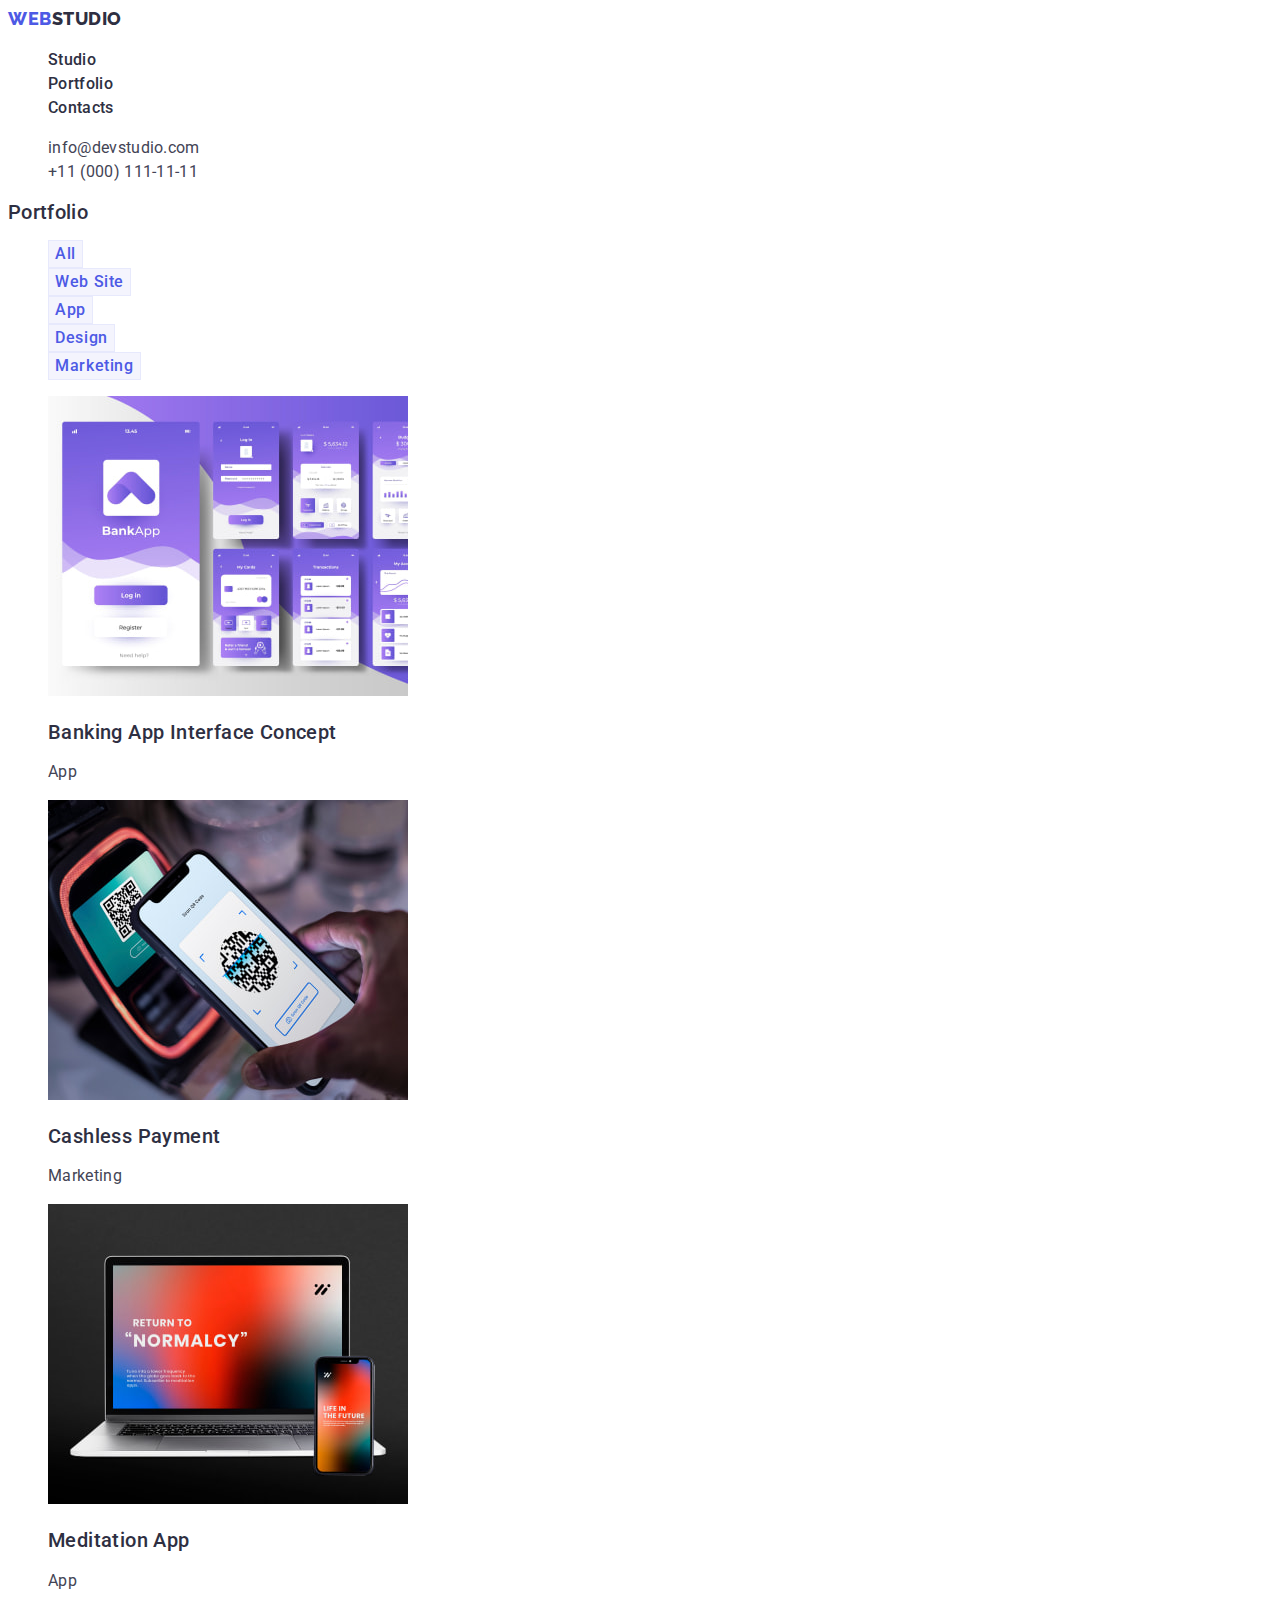
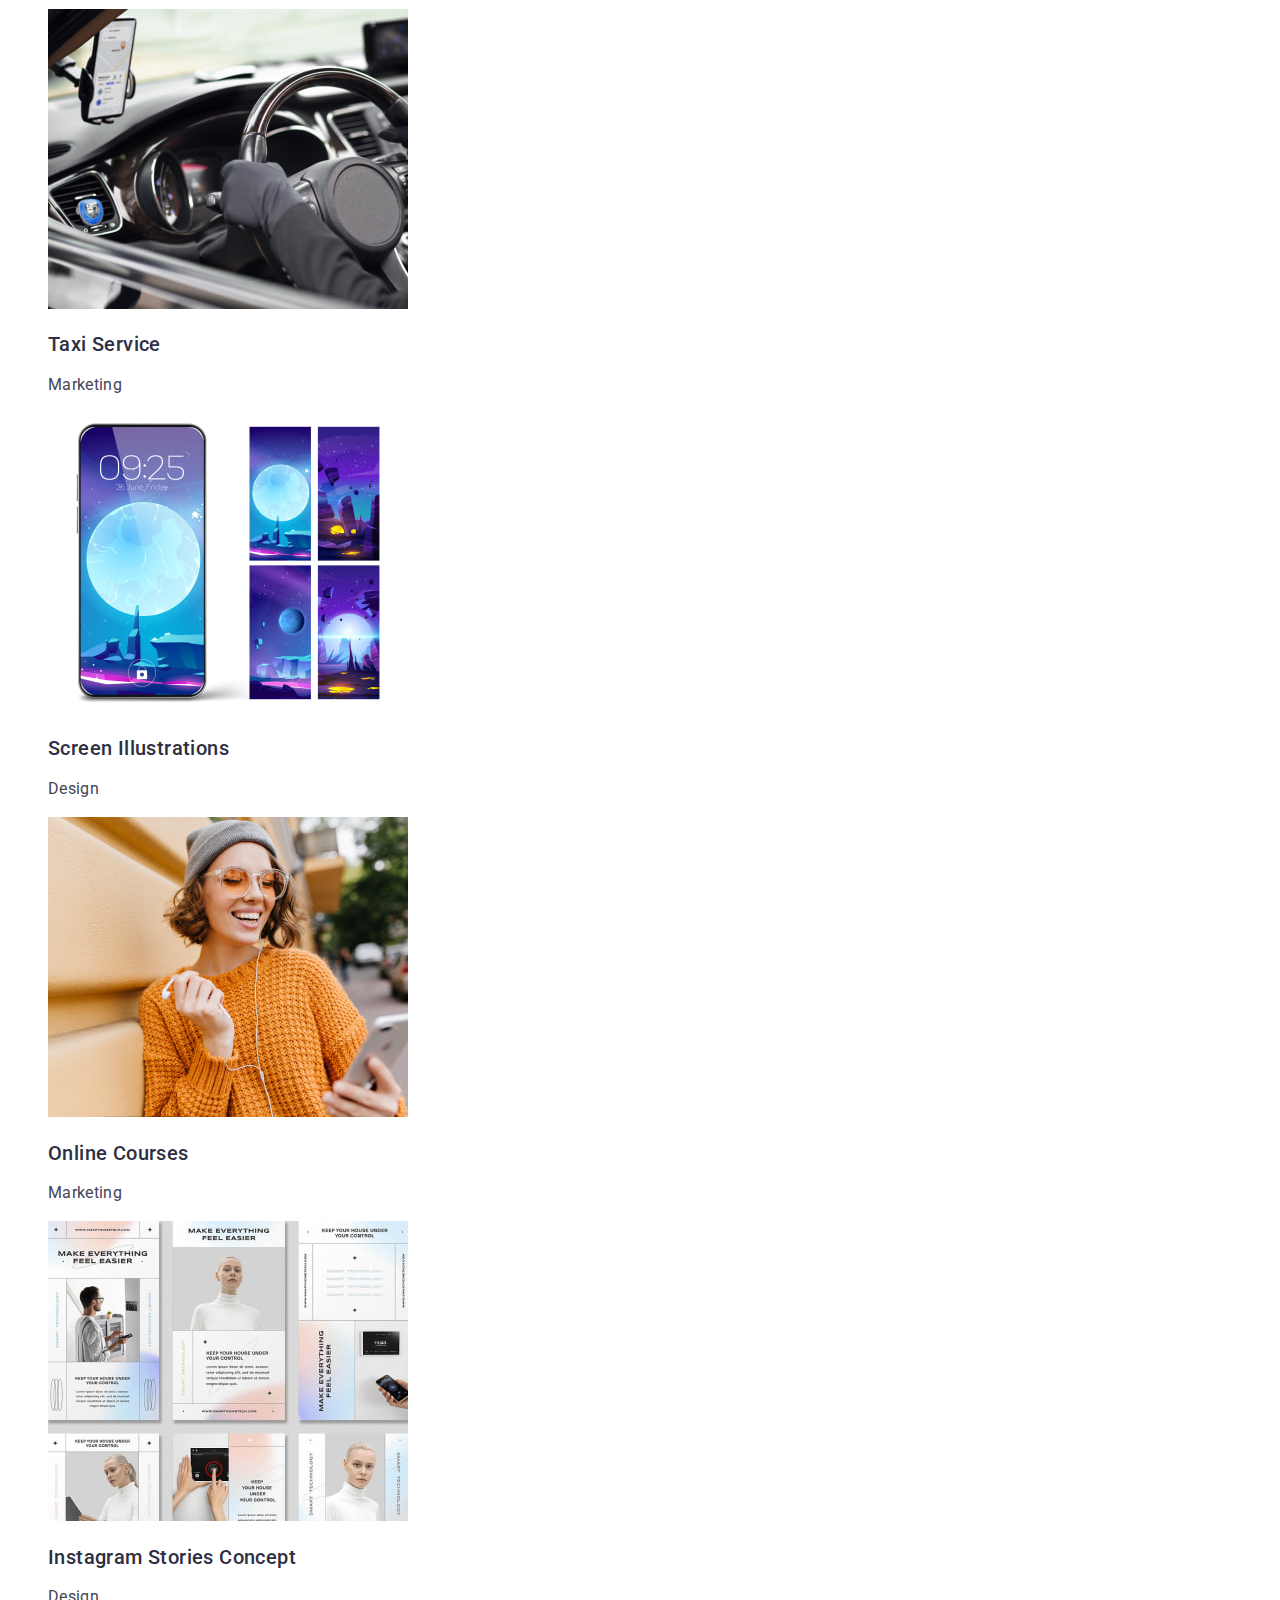
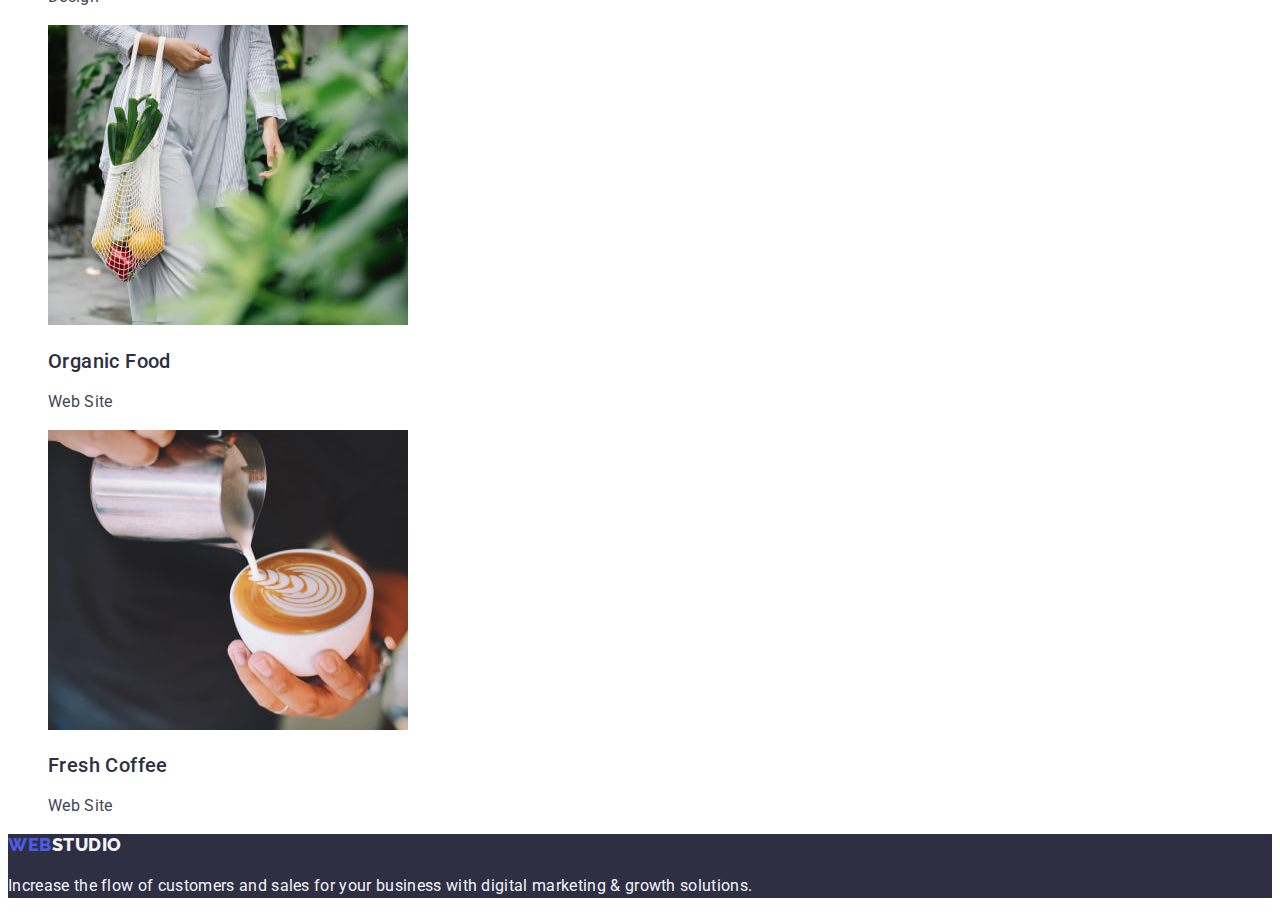
==== portfolio.html @ 16d846bc "Initial commit" ====
<!DOCTYPE html>
<html lang="en">
  <head>
    <meta charset="UTF-8" />
    <meta name="viewport" content="width=device-width, initial-scale=1.0" />
    <title>Portfolio | WebStudio</title>
    <link rel="stylesheet" href="./css/style.css" />
    <link rel="preconnect" href="https://fonts.googleapis.com" />
    <link rel="preconnect" href="https://fonts.gstatic.com" crossorigin />
    <link
      href="https://fonts.googleapis.com/css2?family=Raleway:wght@800&family=Roboto:wght@400;500;700&display=swap"
      rel="stylesheet"
    />
  </head>
  <body>
    <!-- Header -->
    <header id="header" class="header">
      <nav class="header-nav">
        <a class="header-logo logo link" href="./index.html"
          >Web<span class="logo-accent">Studio</span></a
        >
        <ul class="header-list list">
          <li class="header-list-item item">
            <a class="header-list-link link" href="./index.html">Studio</a>
          </li>
          <li class="header-list-item item">
            <a class="header-list-link link" href="./portfolio.html"
              >Portfolio</a
            >
          </li>
          <li class="header-list-item item">
            <a class="header-list-link link" href="">Contacts</a>
          </li>
        </ul>
      </nav>
      <address class="header-adress adress">
        <ul class="header-adress-list list">
          <li class="header-adress-list-item item">
            <a
              class="header-adress-list-link link"
              href="mailto:info@devstudio.com"
              >info@devstudio.com</a
            >
          </li>
          <li class="header-adress-list-item item">
            <a class="header-adress-list-link link" href="tel:+110001111111"
              >+11 (000) 111-11-11</a
            >
          </li>
        </ul>
      </address>
    </header>
    <!-- Main -->
    <main id="portfolio-page" class="page portfolio-page">
      <!-- Portfolio -->
      <section id="portfolio" class="portfolio">
        <h1 class="portfolio-title title">Portfolio</h1>
        <!-- Portfolio filter-->
        <ul id="filter" class="portfolio-filter-list list">
          <li class="portfolio-filter-item item">
            <button type="button" class="btn btn-secondary">All</button>
          </li>
          <li class="portfolio-filter-item item">
            <button type="button" class="btn btn-secondary">Web Site</button>
          </li>
          <li class="portfolio-filter-item item">
            <button type="button" class="btn btn-secondary">App</button>
          </li>
          <li class="portfolio-filter-item item">
            <button type="button" class="btn btn-secondary">Design</button>
          </li>
          <li class="portfolio-filter-item item">
            <button type="button" class="btn btn-secondary">Marketing</button>
          </li>
        </ul>
        <!-- Projects -->
        <ul id="projects" class="portfolio-projects-list list">
          <li class="portfolio-projects-item item">
            <a
              class="portfolio-projects-item-link link"
              href="#"
              target="_blank"
              rel="noreferrer noopener nofollow"
            >
              <img
                src="./images/portfolio/img-1.jpg"
                width="360"
                height="300"
                alt="Mobile views of the banking app interface"
              />
              <h2 class="portfolio-projects-item-title title">
                Banking App Interface Concept
              </h2>
              <p class="portfolio-projects-item-text text">App</p>
            </a>
          </li>
          <li class="portfolio-projects-item item">
            <a
              class="portfolio-projects-item-link link"
              href="#"
              target="_blank"
              rel="noreferrer noopener nofollow"
            >
              <img
                src="./images/portfolio/img-2.jpg"
                width="360"
                height="300"
                alt="Mobile phone which scans a QR code"
              />
              <h2 class="portfolio-projects-item-title title">
                Cashless Payment
              </h2>
              <p class="portfolio-projects-item-text text">Marketing</p>
            </a>
          </li>
          <li class="portfolio-projects-item item">
            <a
              class="portfolio-projects-item-link link"
              href="#"
              target="_blank"
              rel="noreferrer noopener nofollow"
            >
              <img
                src="./images/portfolio/img-3.jpg"
                width="360"
                height="300"
                alt="Mobile phone and laptop with a meditation app interface"
              />
              <h2 class="portfolio-projects-item-title title">
                Meditation App
              </h2>
              <p class="portfolio-projects-item-text text">App</p>
            </a>
          </li>
          <li class="portfolio-projects-item item">
            <a
              class="portfolio-projects-item-link link"
              href="#"
              target="_blank"
              rel="noreferrer noopener nofollow"
            >
              <img
                src="./images/portfolio/img-4.jpg"
                width="360"
                height="300"
                alt="Car interior with a taxi service app interface"
              />
              <h2 class="portfolio-projects-item-title title">Taxi Service</h2>
              <p class="portfolio-projects-item-text text">Marketing</p>
            </a>
          </li>
          <li class="portfolio-projects-item item">
            <a
              class="portfolio-projects-item-link link"
              href="#"
              target="_blank"
              rel="noreferrer noopener nofollow"
            >
              <img
                src="./images/portfolio/img-5.jpg"
                width="360"
                height="300"
                alt="Mobile phone with different screen illustrations"
              />
              <h2 class="portfolio-projects-item-title title">
                Screen Illustrations
              </h2>
              <p class="portfolio-projects-item-text text">Design</p>
            </a>
          </li>
          <li class="portfolio-projects-item item">
            <a
              class="portfolio-projects-item-link link"
              href="#"
              target="_blank"
              rel="noreferrer noopener nofollow"
            >
              <img
                src="./images/portfolio/img-6.jpg"
                width="360"
                height="300"
                alt="A girl in orange sweater with a phone in her hands"
              />
              <h2 class="portfolio-projects-item-title title">
                Online Courses
              </h2>
              <p class="portfolio-projects-item-text text">Marketing</p>
            </a>
          </li>
          <li class="portfolio-projects-item item">
            <a
              class="portfolio-projects-item-link link"
              href="#"
              target="_blank"
              rel="noreferrer noopener nofollow"
            >
              <img
                src="./images/portfolio/img-7.jpg"
                width="360"
                height="300"
                alt="Instagramm stories with different layouts"
              />
              <h2 class="portfolio-projects-item-title title">
                Instagram Stories Concept
              </h2>
              <p class="portfolio-projects-item-text text">Design</p>
            </a>
          </li>
          <li class="portfolio-projects-item item">
            <a
              class="portfolio-projects-item-link link"
              href="#"
              target="_blank"
              rel="noreferrer noopener nofollow"
            >
              <img
                src="./images/portfolio/img-8.jpg"
                width="360"
                height="300"
                alt="A girl with organic food in net bag"
              />
              <h2 class="portfolio-projects-item-title title">Organic Food</h2>
              <p class="portfolio-projects-item-text text">Web Site</p>
            </a>
          </li>
          <li class="portfolio-projects-item item">
            <a
              class="portfolio-projects-item-link link"
              href="#"
              target="_blank"
              rel="noreferrer noopener nofollow"
            >
              <img
                src="./images/portfolio/img-9.jpg"
                width="360"
                height="300"
                alt="Barista with a cup of coffee"
              />
              <h2 class="portfolio-projects-item-title title">Fresh Coffee</h2>
              <p class="portfolio-projects-item-text text">Web Site</p>
            </a>
          </li>
        </ul>
      </section>
    </main>
    <!-- Footer -->
    <footer id="footer" class="footer">
      <a class="footer-logo logo link" href="./index.html"
        >Web<span class="logo-accent">Studio</span></a
      >
      <p class="footer-text text">
        Increase the flow of customers and sales for your business with digital
        marketing & growth solutions.
      </p>
    </footer>
  </body>
</html>
---- css/style.css ----
:root{
    /** Fonts **/
    --main-font: 'Roboto', sans-serif;
    --logo-font: 'Raleway', sans-serif;

    /** Colors **/
    --main-bg-color:#FFF;
    --section-dark-bg-color: #2E2F42;
    --section-light-color: #F4F4FD;

    --logo-accent-color: #4D5AE5;
    --title-dark-color: #2E2F42;
    --text-dark-color: #434455;
    --text-light-color: #FFF;
    --text-light-accent-color: #4D5AE5;
    --text-active-color: #404BBF;
    --text-secondary-light-color: #F4F4FD;

    --button-accent-bg-color: #4D5AE5;
    --button-secondary-bg-color: #F4F4FD;
    --button-secondary-active-bg-color: #404BBF;

}

/** General **/

body{
    font-family: var(--main-font);
    font-size: 16px;
    font-style: normal;
    font-weight: 400;
    line-height: 1.5;
    letter-spacing: 0.02em;
    background-color: var(--main-bg-color);
    color: var(--text-dark-color);
}

a{
    text-decoration: none;
    color: currentColor;
}

address{
    font-style: inherit;
}

button{
    color: currentColor;
    cursor: pointer;
}

.nav{

}

.list{
    list-style: none;
}

.item{

}

.link{

}

.title{
    color: var(--title-dark-color);
    font-size: 20px;
    font-weight: 500;
    line-height: 1.2;
}

.section-title{
    font-size: 36px;
    font-weight: 700;
    line-height: 1.11;
    letter-spacing: 0.02em;
    text-transform: capitalize;
    text-align: center
}

.text{

} 

.logo{
    color: var(--logo-accent-color);
    font-family: var(--logo-font);
    font-size: 18px;
    font-weight: 800;
    line-height: 1.17;
    letter-spacing: 0.03em;
    text-transform: uppercase;
}

.logo-accent{
    color: var(--title-dark-color);
}

.page {

}

/** Elements **/

.btn {
    border-color: transparent;
    color: var(--text-light-color);
    letter-spacing: 0.04em;
    font-size: inherit;
}

.btn-accent {
    background-color: var(--button-accent-bg-color);
    line-height: 1.5;
    font-family: var(--main-font);
    font-weight: 500;
}

.btn-accent:hover,
.btn-accent:focus
{
    background-color: var(--button-secondary-active-bg-color);
}

.btn-secondary {
    font-family: var(--main-font);
    line-height: 1.5;
    color: var(--text-light-accent-color);
    font-weight: 500;
    letter-spacing: 0.04em;
    background: var(--button-secondary-bg-color);
    border: 1px solid #E7E9FC;
}

.btn-secondary:hover,
.btn-secondary:focus
{
    color: var(--text-light-color);
    border-color: transparent;
    background-color: var(--button-secondary-active-bg-color);
}

/** Header **/

.header{}

.header-nav {
}
.header-logo {
}
.header-list {
}
.header-list-item {
}
.header-list-link {
    color:var(--title-dark-color);
    font-weight: 500;
}
.header-list-link:hover,
.header-list-link:focus {
    color: var(--text-active-color);
}
.header-adress {
}
.header-adress-list {
}
.header-adress-list-item {
}
.header-adress-list-link {
}
.header-adress-list-link:hover,
.header-adress-list-link:focus {
    color: var(--text-active-color);
}


/** Footer **/

.footer {
    background-color: var(--section-dark-bg-color);
}

.footer-logo .logo-accent {
    color: var(--text-secondary-light-color);
}

.footer-text {
    color: var(--text-secondary-light-color);
}


/** Main page **/

.main-page {}

.hero {
    background-color: var(--section-dark-bg-color);
}

.hero-title {
    color:var(--text-light-color);
    text-align: center;
    font-size: 56px;
    font-weight: 700;
    line-height: 1.07;
    letter-spacing: 0.02em;
}

.advantages {}

.advantages-title {
    letter-spacing: 0.02em
}

.advantages-list {}

.advantages-list-item {}

.advantages-list-title {
    letter-spacing: 0.02em
}

.advantages-list-text {}

.services {}

.services-title {
    letter-spacing: 0.02em
}

.services-list {}

.services-list-item {}

.team {
    background-color: var(--section-light-color);
}

.team-title {
    letter-spacing: 0.02em
}

.team-list {}

.team-list-item {
    background-color: #FFFFFF
}

.team-list-title {
    letter-spacing: 0.02em
}

.team-list-text {}


/** Portfolio page **/

.portfolio-page {}

.portfolio {}

.portfolio-title {}

.portfolio-filter-list {}

.portfolio-filter-item {}

.portfolio-projects-list {}

.portfolio-projects-item {}

.portfolio-projects-item-link {}

.portfolio-projects-item-title {
    letter-spacing: 0.02em
}

.portfolio-projects-item-text {}
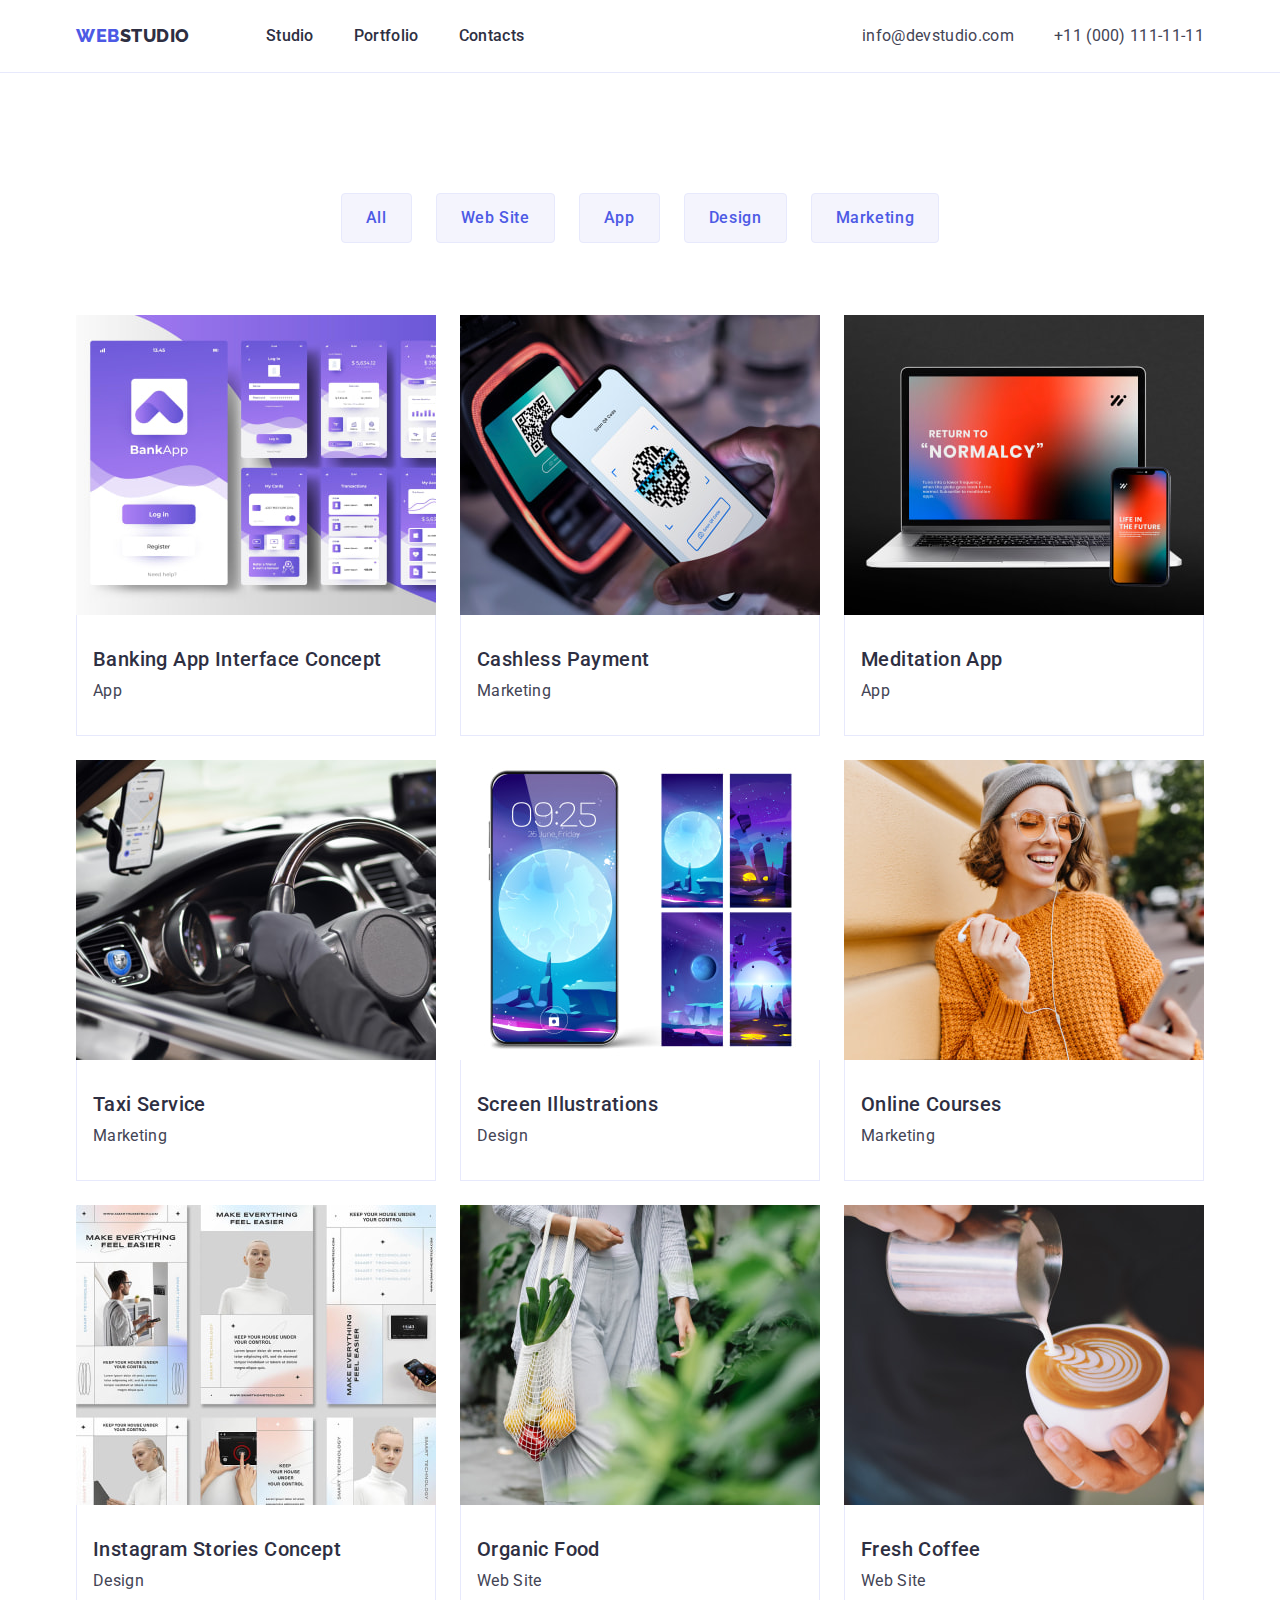
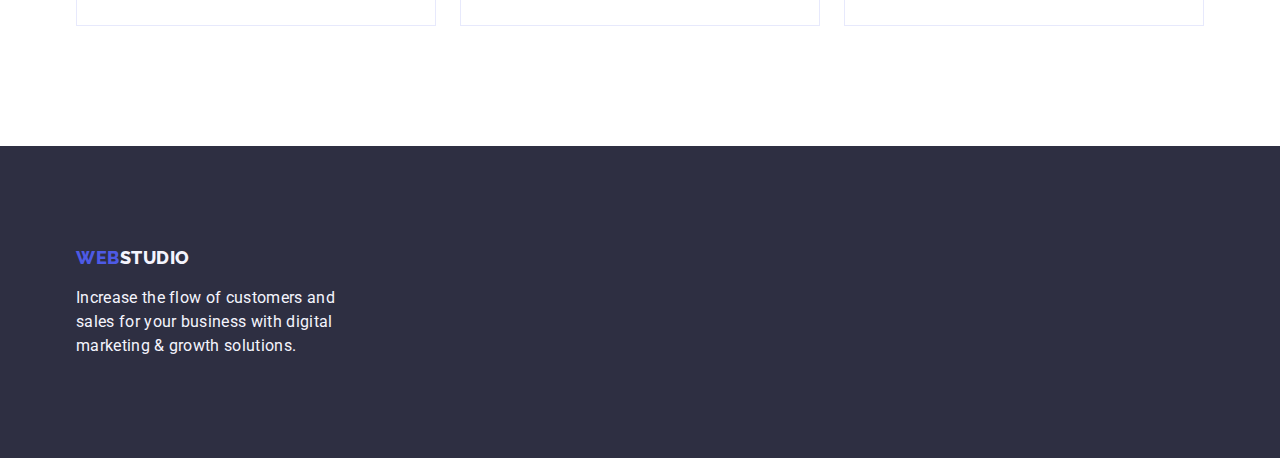
==== commit 575d5fd9: "Added blocks styles" ====
--- a/portfolio.html
+++ b/portfolio.html
@@ -4,254 +4,285 @@
     <meta charset="UTF-8" />
     <meta name="viewport" content="width=device-width, initial-scale=1.0" />
     <title>Portfolio | WebStudio</title>
-    <link rel="stylesheet" href="./css/style.css" />
     <link rel="preconnect" href="https://fonts.googleapis.com" />
     <link rel="preconnect" href="https://fonts.gstatic.com" crossorigin />
     <link
       href="https://fonts.googleapis.com/css2?family=Raleway:wght@800&family=Roboto:wght@400;500;700&display=swap"
       rel="stylesheet"
     />
+    <link rel="stylesheet" href="./css/lib/modern-normalize.min.css" />
+    <link rel="stylesheet" href="./css/style.css" />
   </head>
   <body>
     <!-- Header -->
     <header id="header" class="header">
-      <nav class="header-nav">
-        <a class="header-logo logo link" href="./index.html"
-          >Web<span class="logo-accent">Studio</span></a
-        >
-        <ul class="header-list list">
-          <li class="header-list-item item">
-            <a class="header-list-link link" href="./index.html">Studio</a>
-          </li>
-          <li class="header-list-item item">
-            <a class="header-list-link link" href="./portfolio.html"
-              >Portfolio</a
-            >
-          </li>
-          <li class="header-list-item item">
-            <a class="header-list-link link" href="">Contacts</a>
-          </li>
-        </ul>
-      </nav>
-      <address class="header-adress adress">
-        <ul class="header-adress-list list">
-          <li class="header-adress-list-item item">
-            <a
-              class="header-adress-list-link link"
-              href="mailto:info@devstudio.com"
-              >info@devstudio.com</a
-            >
-          </li>
-          <li class="header-adress-list-item item">
-            <a class="header-adress-list-link link" href="tel:+110001111111"
-              >+11 (000) 111-11-11</a
-            >
-          </li>
-        </ul>
-      </address>
+      <div class="container">
+        <nav class="header-nav">
+          <a class="header-logo logo link" href="./index.html"
+            >Web<span class="logo-accent">Studio</span></a
+          >
+          <ul class="header-list list">
+            <li class="header-list-item item">
+              <a class="header-list-link link" href="./index.html">Studio</a>
+            </li>
+            <li class="header-list-item item">
+              <a class="header-list-link link" href="./portfolio.html"
+                >Portfolio</a
+              >
+            </li>
+            <li class="header-list-item item">
+              <a class="header-list-link link" href="">Contacts</a>
+            </li>
+          </ul>
+        </nav>
+        <address class="header-adress adress">
+          <ul class="header-adress-list list">
+            <li class="header-adress-list-item item">
+              <a
+                class="header-adress-list-link link"
+                href="mailto:info@devstudio.com"
+                >info@devstudio.com</a
+              >
+            </li>
+            <li class="header-adress-list-item item">
+              <a class="header-adress-list-link link" href="tel:+110001111111"
+                >+11 (000) 111-11-11</a
+              >
+            </li>
+          </ul>
+        </address>
+      </div>
     </header>
     <!-- Main -->
     <main id="portfolio-page" class="page portfolio-page">
       <!-- Portfolio -->
       <section id="portfolio" class="portfolio">
-        <h1 class="portfolio-title title">Portfolio</h1>
-        <!-- Portfolio filter-->
-        <ul id="filter" class="portfolio-filter-list list">
-          <li class="portfolio-filter-item item">
-            <button type="button" class="btn btn-secondary">All</button>
-          </li>
-          <li class="portfolio-filter-item item">
-            <button type="button" class="btn btn-secondary">Web Site</button>
-          </li>
-          <li class="portfolio-filter-item item">
-            <button type="button" class="btn btn-secondary">App</button>
-          </li>
-          <li class="portfolio-filter-item item">
-            <button type="button" class="btn btn-secondary">Design</button>
-          </li>
-          <li class="portfolio-filter-item item">
-            <button type="button" class="btn btn-secondary">Marketing</button>
-          </li>
-        </ul>
-        <!-- Projects -->
-        <ul id="projects" class="portfolio-projects-list list">
-          <li class="portfolio-projects-item item">
-            <a
-              class="portfolio-projects-item-link link"
-              href="#"
-              target="_blank"
-              rel="noreferrer noopener nofollow"
-            >
-              <img
-                src="./images/portfolio/img-1.jpg"
-                width="360"
-                height="300"
-                alt="Mobile views of the banking app interface"
-              />
-              <h2 class="portfolio-projects-item-title title">
-                Banking App Interface Concept
-              </h2>
-              <p class="portfolio-projects-item-text text">App</p>
-            </a>
-          </li>
-          <li class="portfolio-projects-item item">
-            <a
-              class="portfolio-projects-item-link link"
-              href="#"
-              target="_blank"
-              rel="noreferrer noopener nofollow"
-            >
-              <img
-                src="./images/portfolio/img-2.jpg"
-                width="360"
-                height="300"
-                alt="Mobile phone which scans a QR code"
-              />
-              <h2 class="portfolio-projects-item-title title">
-                Cashless Payment
-              </h2>
-              <p class="portfolio-projects-item-text text">Marketing</p>
-            </a>
-          </li>
-          <li class="portfolio-projects-item item">
-            <a
-              class="portfolio-projects-item-link link"
-              href="#"
-              target="_blank"
-              rel="noreferrer noopener nofollow"
-            >
-              <img
-                src="./images/portfolio/img-3.jpg"
-                width="360"
-                height="300"
-                alt="Mobile phone and laptop with a meditation app interface"
-              />
-              <h2 class="portfolio-projects-item-title title">
-                Meditation App
-              </h2>
-              <p class="portfolio-projects-item-text text">App</p>
-            </a>
-          </li>
-          <li class="portfolio-projects-item item">
-            <a
-              class="portfolio-projects-item-link link"
-              href="#"
-              target="_blank"
-              rel="noreferrer noopener nofollow"
-            >
-              <img
-                src="./images/portfolio/img-4.jpg"
-                width="360"
-                height="300"
-                alt="Car interior with a taxi service app interface"
-              />
-              <h2 class="portfolio-projects-item-title title">Taxi Service</h2>
-              <p class="portfolio-projects-item-text text">Marketing</p>
-            </a>
-          </li>
-          <li class="portfolio-projects-item item">
-            <a
-              class="portfolio-projects-item-link link"
-              href="#"
-              target="_blank"
-              rel="noreferrer noopener nofollow"
-            >
-              <img
-                src="./images/portfolio/img-5.jpg"
-                width="360"
-                height="300"
-                alt="Mobile phone with different screen illustrations"
-              />
-              <h2 class="portfolio-projects-item-title title">
-                Screen Illustrations
-              </h2>
-              <p class="portfolio-projects-item-text text">Design</p>
-            </a>
-          </li>
-          <li class="portfolio-projects-item item">
-            <a
-              class="portfolio-projects-item-link link"
-              href="#"
-              target="_blank"
-              rel="noreferrer noopener nofollow"
-            >
-              <img
-                src="./images/portfolio/img-6.jpg"
-                width="360"
-                height="300"
-                alt="A girl in orange sweater with a phone in her hands"
-              />
-              <h2 class="portfolio-projects-item-title title">
-                Online Courses
-              </h2>
-              <p class="portfolio-projects-item-text text">Marketing</p>
-            </a>
-          </li>
-          <li class="portfolio-projects-item item">
-            <a
-              class="portfolio-projects-item-link link"
-              href="#"
-              target="_blank"
-              rel="noreferrer noopener nofollow"
-            >
-              <img
-                src="./images/portfolio/img-7.jpg"
-                width="360"
-                height="300"
-                alt="Instagramm stories with different layouts"
-              />
-              <h2 class="portfolio-projects-item-title title">
-                Instagram Stories Concept
-              </h2>
-              <p class="portfolio-projects-item-text text">Design</p>
-            </a>
-          </li>
-          <li class="portfolio-projects-item item">
-            <a
-              class="portfolio-projects-item-link link"
-              href="#"
-              target="_blank"
-              rel="noreferrer noopener nofollow"
-            >
-              <img
-                src="./images/portfolio/img-8.jpg"
-                width="360"
-                height="300"
-                alt="A girl with organic food in net bag"
-              />
-              <h2 class="portfolio-projects-item-title title">Organic Food</h2>
-              <p class="portfolio-projects-item-text text">Web Site</p>
-            </a>
-          </li>
-          <li class="portfolio-projects-item item">
-            <a
-              class="portfolio-projects-item-link link"
-              href="#"
-              target="_blank"
-              rel="noreferrer noopener nofollow"
-            >
-              <img
-                src="./images/portfolio/img-9.jpg"
-                width="360"
-                height="300"
-                alt="Barista with a cup of coffee"
-              />
-              <h2 class="portfolio-projects-item-title title">Fresh Coffee</h2>
-              <p class="portfolio-projects-item-text text">Web Site</p>
-            </a>
-          </li>
-        </ul>
+        <div class="container">
+          <h1 class="portfolio-title title visually-hidden">Portfolio</h1>
+          <!-- Portfolio filter-->
+          <ul id="filter" class="portfolio-filter-list list">
+            <li class="portfolio-filter-item item">
+              <button type="button" class="btn btn-secondary">All</button>
+            </li>
+            <li class="portfolio-filter-item item">
+              <button type="button" class="btn btn-secondary">Web Site</button>
+            </li>
+            <li class="portfolio-filter-item item">
+              <button type="button" class="btn btn-secondary">App</button>
+            </li>
+            <li class="portfolio-filter-item item">
+              <button type="button" class="btn btn-secondary">Design</button>
+            </li>
+            <li class="portfolio-filter-item item">
+              <button type="button" class="btn btn-secondary">Marketing</button>
+            </li>
+          </ul>
+          <!-- Projects -->
+          <ul id="projects" class="portfolio-projects-list list">
+            <li class="portfolio-projects-item item">
+              <a
+                class="portfolio-projects-item-link link"
+                href="#"
+                target="_blank"
+                rel="noreferrer noopener nofollow"
+              >
+                <img
+                  src="./images/portfolio/img-1.jpg"
+                  width="360"
+                  height="300"
+                  alt="Mobile views of the banking app interface"
+                />
+                <div class="portfolio-projects-item-desc">
+                  <h2 class="portfolio-projects-item-title title">
+                    Banking App Interface Concept
+                  </h2>
+                  <p class="portfolio-projects-item-text text">App</p>
+                </div>
+              </a>
+            </li>
+            <li class="portfolio-projects-item item">
+              <a
+                class="portfolio-projects-item-link link"
+                href="#"
+                target="_blank"
+                rel="noreferrer noopener nofollow"
+              >
+                <img
+                  src="./images/portfolio/img-2.jpg"
+                  width="360"
+                  height="300"
+                  alt="Mobile phone which scans a QR code"
+                />
+                <div class="portfolio-projects-item-desc">
+                  <h2 class="portfolio-projects-item-title title">
+                    Cashless Payment
+                  </h2>
+                  <p class="portfolio-projects-item-text text">Marketing</p>
+                </div>
+              </a>
+            </li>
+            <li class="portfolio-projects-item item">
+              <a
+                class="portfolio-projects-item-link link"
+                href="#"
+                target="_blank"
+                rel="noreferrer noopener nofollow"
+              >
+                <img
+                  src="./images/portfolio/img-3.jpg"
+                  width="360"
+                  height="300"
+                  alt="Mobile phone and laptop with a meditation app interface"
+                />
+                <div class="portfolio-projects-item-desc">
+                  <h2 class="portfolio-projects-item-title title">
+                    Meditation App
+                  </h2>
+                  <p class="portfolio-projects-item-text text">App</p>
+                </div>
+              </a>
+            </li>
+            <li class="portfolio-projects-item item">
+              <a
+                class="portfolio-projects-item-link link"
+                href="#"
+                target="_blank"
+                rel="noreferrer noopener nofollow"
+              >
+                <img
+                  src="./images/portfolio/img-4.jpg"
+                  width="360"
+                  height="300"
+                  alt="Car interior with a taxi service app interface"
+                />
+                <div class="portfolio-projects-item-desc">
+                  <h2 class="portfolio-projects-item-title title">
+                    Taxi Service
+                  </h2>
+                  <p class="portfolio-projects-item-text text">Marketing</p>
+                </div>
+              </a>
+            </li>
+            <li class="portfolio-projects-item item">
+              <a
+                class="portfolio-projects-item-link link"
+                href="#"
+                target="_blank"
+                rel="noreferrer noopener nofollow"
+              >
+                <img
+                  src="./images/portfolio/img-5.jpg"
+                  width="360"
+                  height="300"
+                  alt="Mobile phone with different screen illustrations"
+                />
+                <div class="portfolio-projects-item-desc">
+                  <h2 class="portfolio-projects-item-title title">
+                    Screen Illustrations
+                  </h2>
+                  <p class="portfolio-projects-item-text text">Design</p>
+                </div>
+              </a>
+            </li>
+            <li class="portfolio-projects-item item">
+              <a
+                class="portfolio-projects-item-link link"
+                href="#"
+                target="_blank"
+                rel="noreferrer noopener nofollow"
+              >
+                <img
+                  src="./images/portfolio/img-6.jpg"
+                  width="360"
+                  height="300"
+                  alt="A girl in orange sweater with a phone in her hands"
+                />
+                <div class="portfolio-projects-item-desc">
+                  <h2 class="portfolio-projects-item-title title">
+                    Online Courses
+                  </h2>
+                  <p class="portfolio-projects-item-text text">Marketing</p>
+                </div>
+              </a>
+            </li>
+            <li class="portfolio-projects-item item">
+              <a
+                class="portfolio-projects-item-link link"
+                href="#"
+                target="_blank"
+                rel="noreferrer noopener nofollow"
+              >
+                <img
+                  src="./images/portfolio/img-7.jpg"
+                  width="360"
+                  height="300"
+                  alt="Instagramm stories with different layouts"
+                />
+                <div class="portfolio-projects-item-desc">
+                  <h2 class="portfolio-projects-item-title title">
+                    Instagram Stories Concept
+                  </h2>
+                  <p class="portfolio-projects-item-text text">Design</p>
+                </div>
+              </a>
+            </li>
+            <li class="portfolio-projects-item item">
+              <a
+                class="portfolio-projects-item-link link"
+                href="#"
+                target="_blank"
+                rel="noreferrer noopener nofollow"
+              >
+                <img
+                  src="./images/portfolio/img-8.jpg"
+                  width="360"
+                  height="300"
+                  alt="A girl with organic food in net bag"
+                />
+                <div class="portfolio-projects-item-desc">
+                  <h2 class="portfolio-projects-item-title title">
+                    Organic Food
+                  </h2>
+                  <p class="portfolio-projects-item-text text">Web Site</p>
+                </div>
+              </a>
+            </li>
+            <li class="portfolio-projects-item item">
+              <a
+                class="portfolio-projects-item-link link"
+                href="#"
+                target="_blank"
+                rel="noreferrer noopener nofollow"
+              >
+                <img
+                  src="./images/portfolio/img-9.jpg"
+                  width="360"
+                  height="300"
+                  alt="Barista with a cup of coffee"
+                />
+                <div class="portfolio-projects-item-desc">
+                  <h2 class="portfolio-projects-item-title title">
+                    Fresh Coffee
+                  </h2>
+                  <p class="portfolio-projects-item-text text">Web Site</p>
+                </div>
+              </a>
+            </li>
+          </ul>
+        </div>
       </section>
     </main>
     <!-- Footer -->
     <footer id="footer" class="footer">
-      <a class="footer-logo logo link" href="./index.html"
-        >Web<span class="logo-accent">Studio</span></a
-      >
-      <p class="footer-text text">
-        Increase the flow of customers and sales for your business with digital
-        marketing & growth solutions.
-      </p>
+      <div class="container">
+        <a class="footer-logo logo link" href="./index.html"
+          >Web<span class="logo-accent">Studio</span></a
+        >
+        <p class="footer-text text">
+          Increase the flow of customers and sales for your business with
+          digital marketing & growth solutions.
+        </p>
+      </div>
     </footer>
   </body>
 </html>
--- a/css/style.css
+++ b/css/style.css
@@ -1,3 +1,7 @@
+*{
+    box-sizing: border-box;
+}
+
 :root{
     /** Fonts **/
     --main-font: 'Roboto', sans-serif;
@@ -20,6 +24,8 @@
     --button-secondary-bg-color: #F4F4FD;
     --button-secondary-active-bg-color: #404BBF;
 
+    --border-light-color: #E7E9FC;
+
 }
 
 /** General **/
@@ -33,6 +39,14 @@
     letter-spacing: 0.02em;
     background-color: var(--main-bg-color);
     color: var(--text-dark-color);
+    margin: 0px;
+    padding: 0px;
+}
+
+.container{
+    width: 1158px;
+    padding: 0 15px;
+    margin: 0 auto;
 }
 
 a{
@@ -49,12 +63,28 @@
     cursor: pointer;
 }
 
+section{
+    padding: 120px 0;
+}
+
+h1,h2,h3,h4,h5,h6,p{
+    margin: 0px;
+}
+
+img {
+    display: block;
+    max-width: 100%;
+    height: auto;
+}
+
 .nav{
 
 }
 
 .list{
     list-style: none;
+    margin: 0;
+    padding: 0;
 }
 
 .item{
@@ -103,9 +133,24 @@
 
 }
 
+.visually-hidden {
+    position: absolute;
+    width: 1px;
+    height: 1px;
+    margin: -1px;
+    border: 0;
+    padding: 0;
+
+    white-space: nowrap;
+    clip-path: inset(100%);
+    clip: rect(0 0 0 0);
+    overflow: hidden;
+}
+
 /** Elements **/
 
 .btn {
+    border-radius: 4px;
     border-color: transparent;
     color: var(--text-light-color);
     letter-spacing: 0.04em;
@@ -117,6 +162,7 @@
     line-height: 1.5;
     font-family: var(--main-font);
     font-weight: 500;
+    padding: 16px 32px;
 }
 
 .btn-accent:hover,
@@ -132,7 +178,8 @@
     font-weight: 500;
     letter-spacing: 0.04em;
     background: var(--button-secondary-bg-color);
-    border: 1px solid #E7E9FC;
+    border: 1px solid var(--border-light-color);
+    padding: 12px 24px;
 }
 
 .btn-secondary:hover,
@@ -145,15 +192,35 @@
 
 /** Header **/
 
-.header{}
+.header{
+    border-bottom: 1px solid var(--cornflower, #E7E9FC);
+}
+
+.header .container{
+    display: flex;
+    justify-content: space-between;
+    align-items: center;
+    align-content: center;
+    flex-wrap: nowrap;
+    flex-direction: row;
+}
 
 .header-nav {
+    display:flex;
+    align-content: center;
+    align-items: center;
+    flex-wrap: nowrap;
 }
 .header-logo {
+    margin-right: 76px;
 }
 .header-list {
+    display: flex;
+    gap: 40px;
 }
 .header-list-item {
+    padding: 24px 0px;
+    cursor: pointer;
 }
 .header-list-link {
     color:var(--title-dark-color);
@@ -166,6 +233,8 @@
 .header-adress {
 }
 .header-adress-list {
+    display: flex;
+    gap: 40px;
 }
 .header-adress-list-item {
 }
@@ -181,14 +250,19 @@
 
 .footer {
     background-color: var(--section-dark-bg-color);
-}
-
+    padding: 101.5px 0px 100px
+}
+.footer-logo{
+    display: inline-block;
+    margin-bottom: 17.5px;
+}
 .footer-logo .logo-accent {
     color: var(--text-secondary-light-color);
 }
 
 .footer-text {
     color: var(--text-secondary-light-color);
+    width: 264px;
 }
 
 
@@ -198,6 +272,7 @@
 
 .hero {
     background-color: var(--section-dark-bg-color);
+    padding: 188px 0px;
 }
 
 .hero-title {
@@ -207,6 +282,8 @@
     font-weight: 700;
     line-height: 1.07;
     letter-spacing: 0.02em;
+    width: 496px;
+    margin: 0 auto;
 }
 
 .advantages {}
@@ -215,42 +292,71 @@
     letter-spacing: 0.02em
 }
 
-.advantages-list {}
-
-.advantages-list-item {}
+.advantages-list {
+    display: flex;
+    gap: 24px;
+}
+
+.advantages-list-item {
+  width: calc((100% - 24px * 2) / 3);
+}
 
 .advantages-list-title {
-    letter-spacing: 0.02em
-}
-
+    letter-spacing: 0.02em;
+    margin-bottom: 8px;
+}
+#order-service{
+    display: block;
+    margin: 48px auto 0;
+}
 .advantages-list-text {}
 
 .services {}
 
 .services-title {
-    letter-spacing: 0.02em
-}
-
-.services-list {}
-
-.services-list-item {}
+    letter-spacing: 0.02em;
+    margin-bottom: 72px
+}
+
+.services-list {
+    display: flex;
+    flex-flow: wrap;
+    gap:24px;
+}
+
+.services-list-item {
+    width: calc((100% - 24px * 2) / 3);
+    border: 1px solid var(--border-light-color);
+}
 
 .team {
     background-color: var(--section-light-color);
 }
 
 .team-title {
-    letter-spacing: 0.02em
-}
-
-.team-list {}
+    letter-spacing: 0.02;
+    margin-bottom: 72px;
+}
+
+.team-list {
+    flex-flow: wrap;
+    display: flex;
+    gap: 24px;
+}
 
 .team-list-item {
-    background-color: #FFFFFF
+    background-color: #FFFFFF;
+    width: calc((100% - 24px * 3) / 4);
+}
+
+.team-item-desc{
+    padding: 32px 0;
+    text-align: center;
 }
 
 .team-list-title {
-    letter-spacing: 0.02em
+    letter-spacing: 0.02em;
+    margin-bottom: 8px;
 }
 
 .team-list-text {}
@@ -264,18 +370,36 @@
 
 .portfolio-title {}
 
-.portfolio-filter-list {}
+.portfolio-filter-list {
+    display:flex;
+    justify-content: center;
+    gap: 24px;
+    margin-bottom: 72px;
+}
 
 .portfolio-filter-item {}
 
-.portfolio-projects-list {}
-
-.portfolio-projects-item {}
+.portfolio-projects-list {
+    display: flex;
+    flex-wrap: wrap;
+    gap: 24px;
+}
+
+.portfolio-projects-item-desc{
+    border: 1px solid var(--border-light-color);
+    border-top: none;
+    padding: 32px 16px;
+}
+
+.portfolio-projects-item {
+    width: calc((100% - 24px * 2) / 3);
+}
 
 .portfolio-projects-item-link {}
 
 .portfolio-projects-item-title {
-    letter-spacing: 0.02em
+    letter-spacing: 0.02em;
+    margin-bottom: 8px;
 }
 
 .portfolio-projects-item-text {}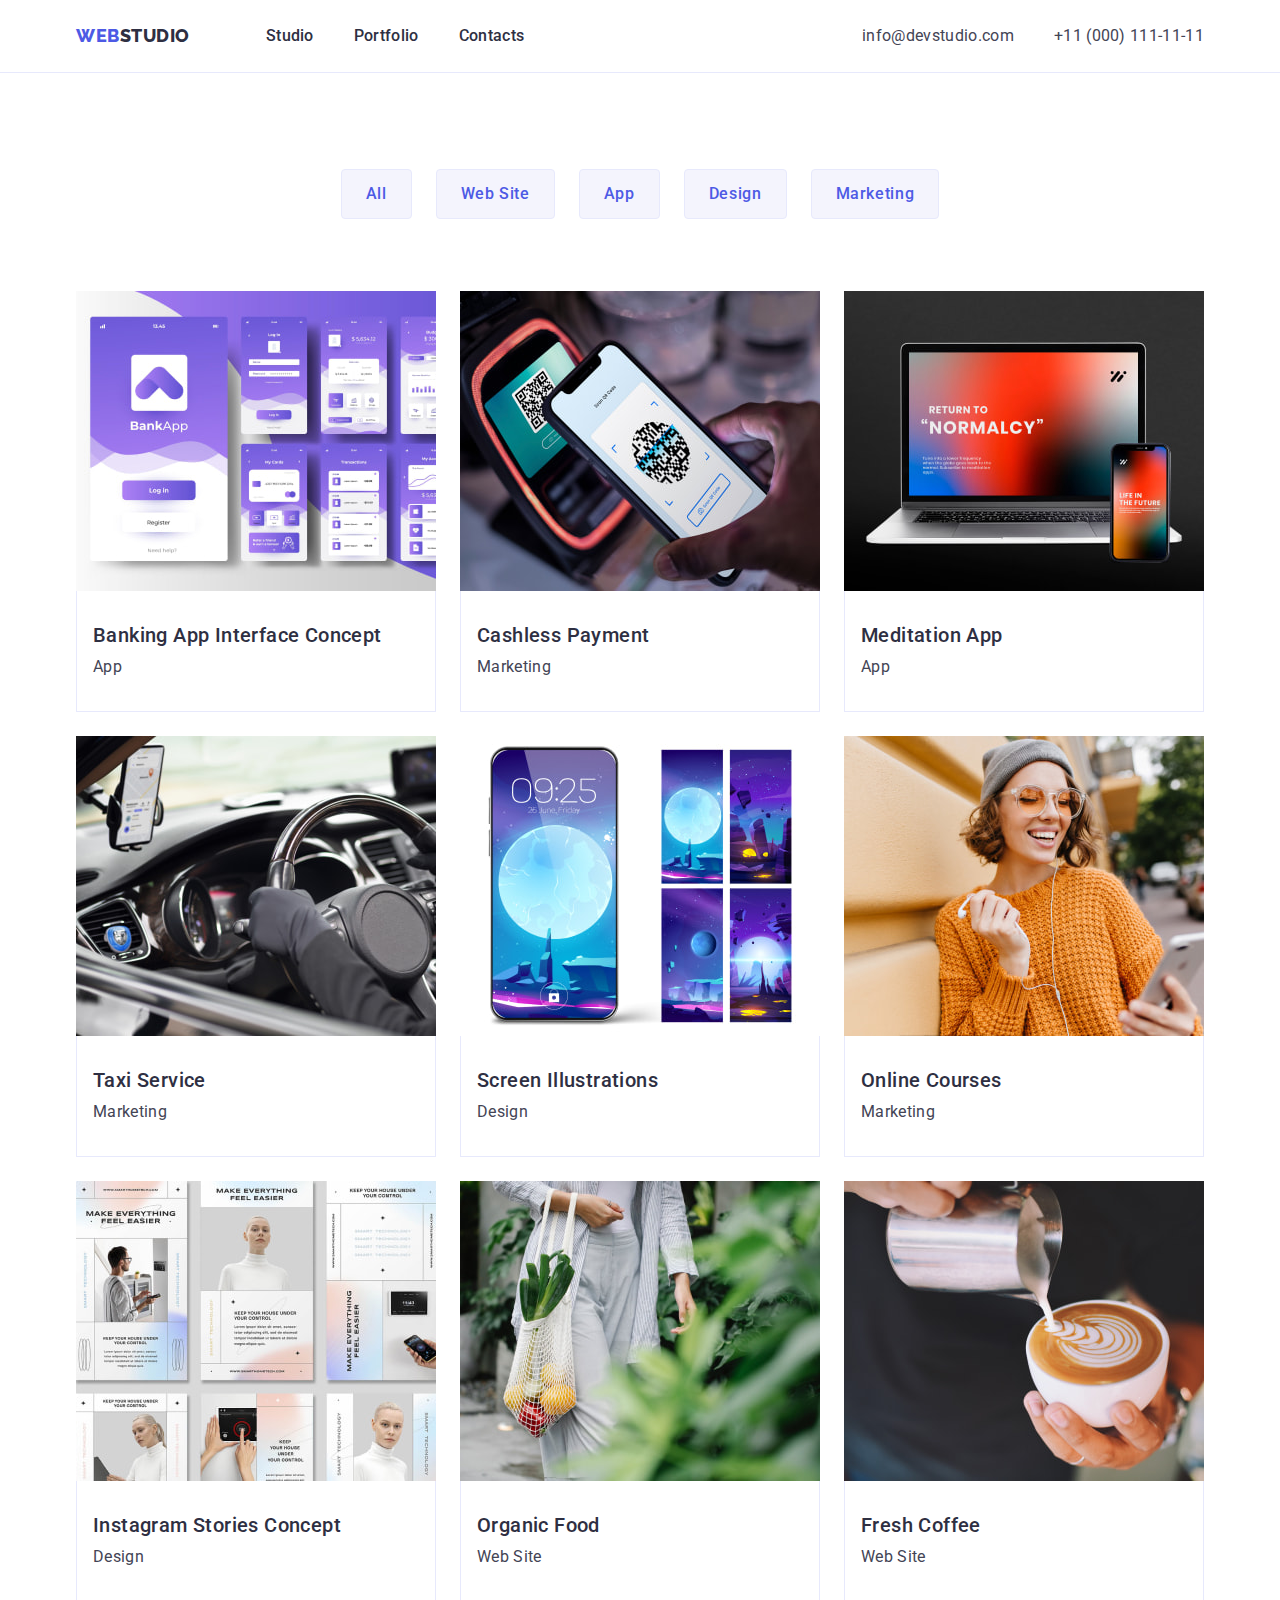
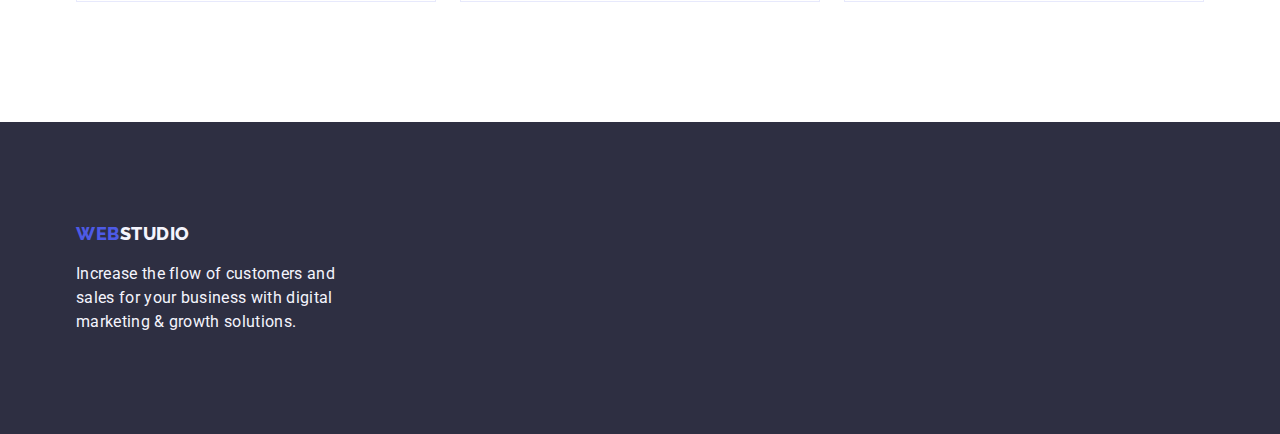
==== commit 7a5069ad: "Added some fixes" ====
--- a/portfolio.html
+++ b/portfolio.html
@@ -56,7 +56,7 @@
     <!-- Main -->
     <main id="portfolio-page" class="page portfolio-page">
       <!-- Portfolio -->
-      <section id="portfolio" class="portfolio">
+      <section id="portfolio" class="portfolio section">
         <div class="container">
           <h1 class="portfolio-title title visually-hidden">Portfolio</h1>
           <!-- Portfolio filter-->
--- a/css/style.css
+++ b/css/style.css
@@ -33,8 +33,6 @@
 body{
     font-family: var(--main-font);
     font-size: 16px;
-    font-style: normal;
-    font-weight: 400;
     line-height: 1.5;
     letter-spacing: 0.02em;
     background-color: var(--main-bg-color);
@@ -63,10 +61,6 @@
     cursor: pointer;
 }
 
-section{
-    padding: 120px 0;
-}
-
 h1,h2,h3,h4,h5,h6,p{
     margin: 0px;
 }
@@ -79,6 +73,10 @@
 
 .nav{
 
+}
+
+.section {
+    padding: 120px 0;
 }
 
 .list{
@@ -334,7 +332,7 @@
 }
 
 .team-title {
-    letter-spacing: 0.02;
+    letter-spacing: 0.02em;
     margin-bottom: 72px;
 }
 
@@ -366,7 +364,9 @@
 
 .portfolio-page {}
 
-.portfolio {}
+.portfolio {
+    padding-top: 96px;
+}
 
 .portfolio-title {}
 
